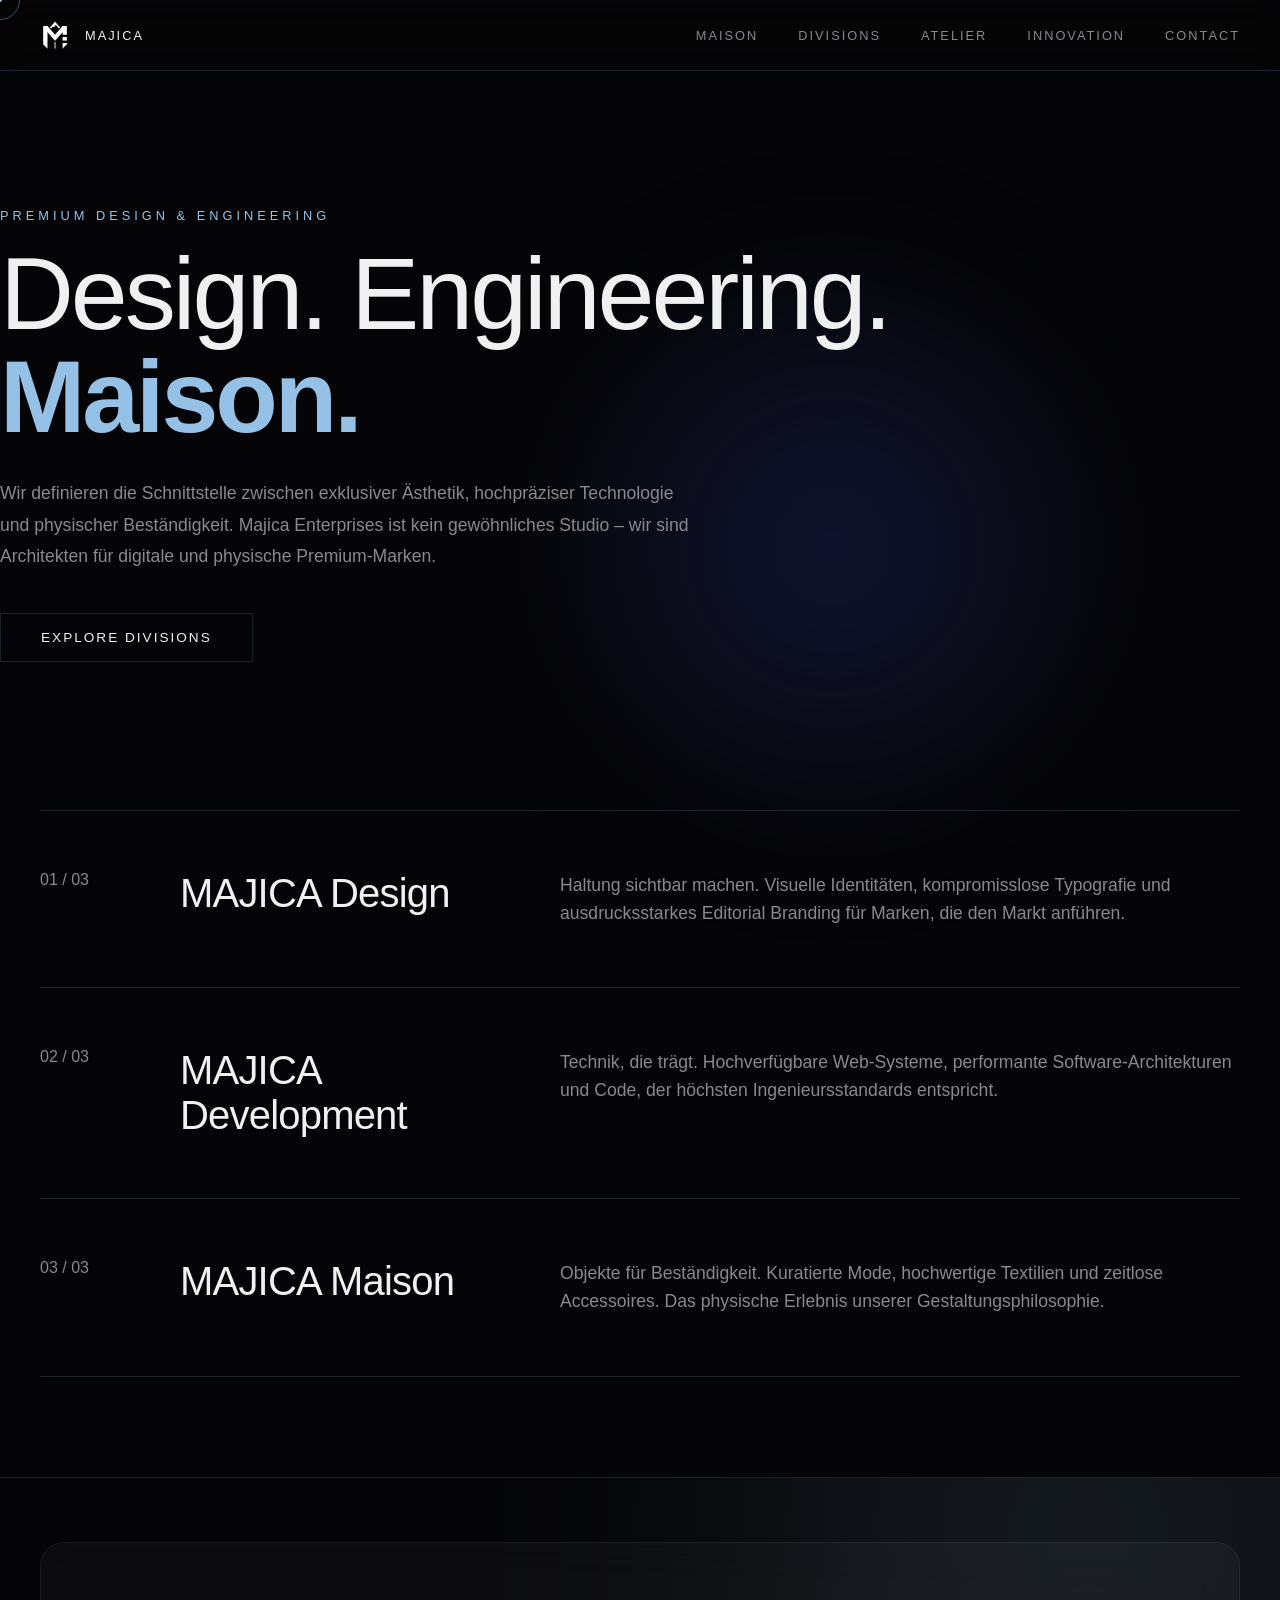
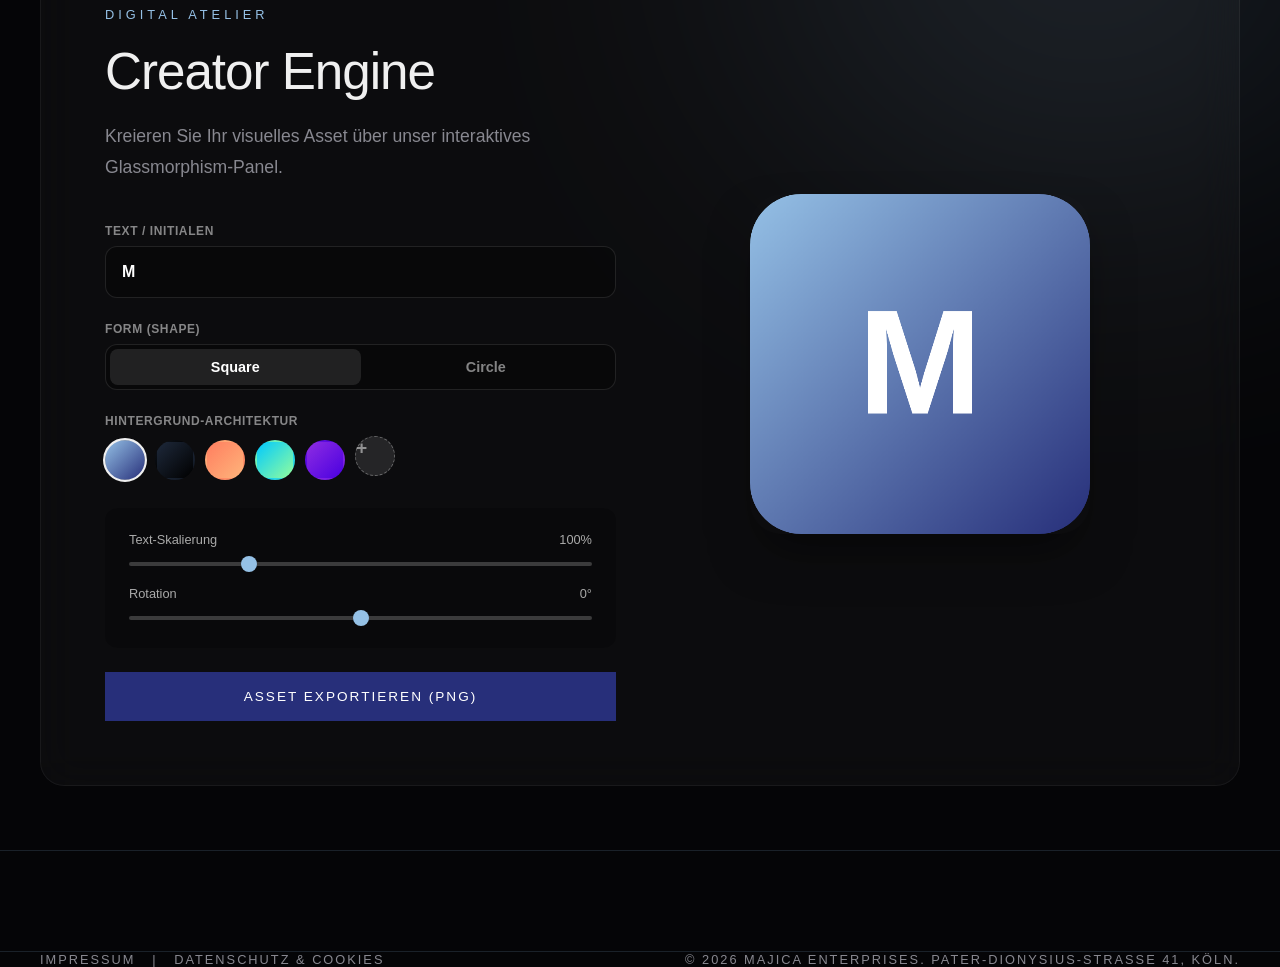
==== index.html @ 0f12203a "Rename Index.html to index.html" ====
<!DOCTYPE html>
<html lang="de">
<head>
  <meta charset="UTF-8">
  <meta name="viewport" content="width=device-width, initial-scale=1.0">
  <title>MAJICA — Premium Design, Engineering & Maison</title>
  
  <!-- Favicons aus dem Original-Verzeichnis -->
  <link rel="icon" type="image/png" sizes="32x32" href="assets/favicon-32.png">
  <link rel="icon" type="image/png" sizes="16x16" href="assets/favicon-16.png">
  <link rel="apple-touch-icon" href="assets/apple-touch-icon.png">

  <style>
    /* ==========================================================
       MAJICA ENTERPRISES — DARK EDITORIAL LUXURY
       ========================================================== */
    :root {
      --primary: #272F7A;
      --accent: #95C1E6;
      --bg: #050507; 
      --bg-elevated: #0a0a0e;
      --text-main: #f0f0f0;
      --text-muted: #888890;
      --line-color: rgba(149, 193, 230, 0.15);
      --ease-lux: cubic-bezier(0.25, 1, 0.5, 1);
      
      /* Mapping für den Logo Creator */
      --dark-bg: var(--bg);
      --white: var(--text-main);
      --radius-lg: 24px;
      --radius-md: 12px;
      --transition: all 0.3s ease;
    }

    * { margin: 0; padding: 0; box-sizing: border-box; }

    body {
      font-family: "Helvetica Neue", Helvetica, -apple-system, sans-serif;
      background-color: var(--bg);
      color: var(--text-main);
      overflow-x: hidden;
      -webkit-font-smoothing: antialiased;
      cursor: none; 
    }

    ::selection { background: var(--primary); color: var(--accent); }

    /* --- Custom Lux Cursor --- */
    .cursor-dot {
      position: fixed; top: 0; left: 0; width: 4px; height: 4px;
      background-color: var(--accent); border-radius: 50%;
      pointer-events: none; z-index: 10000; transform: translate(-50%, -50%);
    }
    .cursor-ring {
      position: fixed; top: 0; left: 0; width: 40px; height: 40px;
      border: 1px solid rgba(149, 193, 230, 0.4); border-radius: 50%;
      pointer-events: none; z-index: 9999; transform: translate(-50%, -50%);
      transition: width 0.4s var(--ease-lux), height 0.4s var(--ease-lux), background-color 0.4s;
    }
    @media (max-width: 768px) {
      body { cursor: auto; }
      .cursor-dot, .cursor-ring { display: none; }
    }

    .container { max-width: 1400px; margin: 0 auto; padding: 0 40px; }

    /* --- Editorial Navigation --- */
    .navbar {
      position: fixed; top: 0; width: 100%; background: rgba(5, 5, 7, 0.8);
      backdrop-filter: blur(15px); -webkit-backdrop-filter: blur(15px);
      border-bottom: 1px solid var(--line-color); z-index: 1000; padding: 20px 0;
      text-transform: uppercase; letter-spacing: 2px; font-size: 0.8rem;
    }
    .nav-inner { display: flex; justify-content: space-between; align-items: center; }
    .logo {
      color: var(--text-main); text-decoration: none;
      display: flex; align-items: center; gap: 15px; font-weight: 300;
    }
    .logo-image { height: 30px; width: auto; object-fit: contain; }
    .nav-links { display: flex; gap: 40px; list-style: none; }
    .nav-links a {
      text-decoration: none; color: var(--text-muted);
      transition: color 0.4s ease; position: relative;
    }
    .nav-links a:hover, .nav-links a.active { color: var(--accent); }
    
    .hamburger { display: none; flex-direction: column; gap: 6px; background: none; border: none; cursor: pointer; z-index: 1100; }
    .hamburger span { width: 26px; height: 1px; background: var(--text-main); transition: 0.4s; }
    
    @media (max-width: 868px) {
      .container { padding: 0 20px; }
      .nav-links {
        position: fixed; top: 0; right: -100%; width: 100%; height: 100vh;
        background: var(--bg); flex-direction: column; align-items: center; justify-content: center;
        transition: right 0.6s var(--ease-lux); font-size: 1.2rem; gap: 40px;
      }
      .nav-links.open { right: 0; }
      .hamburger { display: flex; }
      .hamburger.active span:nth-child(1) { transform: translateY(7px) rotate(45deg); }
      .hamburger.active span:nth-child(2) { opacity: 0; }
      .hamburger.active span:nth-child(3) { transform: translateY(-7px) rotate(-45deg); }
    }

    /* --- Router & Page Views --- */
    main { padding-top: 100px; min-height: 85vh; }
    .page-view { display: none; opacity: 0; animation: fadeUp 1s var(--ease-lux) forwards; }
    .page-view.active { display: block; }
    @keyframes fadeUp { from { opacity: 0; transform: translateY(20px); } to { opacity: 1; transform: translateY(0); } }

    /* --- High-End Typography --- */
    h1 { font-size: clamp(3rem, 8vw, 7rem); font-weight: 200; letter-spacing: -0.03em; line-height: 1; margin-bottom: 30px; color: var(--text-main); }
    h1 strong { font-weight: 600; color: var(--accent); }
    h2 { font-size: clamp(2rem, 4vw, 3.5rem); font-weight: 300; letter-spacing: -0.02em; margin-bottom: 20px; color: var(--text-main); }
    p { font-size: 1.1rem; line-height: 1.8; font-weight: 300; margin-bottom: 40px; color: var(--text-muted); max-width: 700px; }
    .subtitle { text-transform: uppercase; letter-spacing: 4px; font-size: 0.8rem; color: var(--accent); margin-bottom: 20px; display: block; }

    /* --- Editorial Buttons --- */
    .btn {
      display: inline-flex; align-items: center; justify-content: center;
      padding: 16px 40px; border: 1px solid var(--line-color); background: transparent;
      color: var(--text-main); font-weight: 400; text-transform: uppercase; letter-spacing: 2px;
      font-size: 0.85rem; text-decoration: none; cursor: pointer;
      transition: all 0.5s var(--ease-lux); overflow: hidden; position: relative;
    }
    .btn::before {
      content: ''; position: absolute; top: 0; left: 0; width: 100%; height: 100%;
      background: var(--accent); transform: scaleX(0); transform-origin: right;
      transition: transform 0.5s var(--ease-lux); z-index: -1;
    }
    .btn:hover { color: var(--bg); border-color: var(--accent); }
    .btn:hover::before { transform: scaleX(1); transform-origin: left; }
    .btn-solid { background: var(--primary); border-color: var(--primary); color: white; }
    .btn-solid:hover { background: transparent; color: var(--primary); }

    /* --- Hero Section --- */
    .hero { min-height: 70vh; display: flex; flex-direction: column; justify-content: center; padding: 100px 0 60px; position: relative; }
    .hero-glow {
      position: absolute; top: 20%; right: 10%; width: 50vw; height: 50vw;
      background: radial-gradient(circle, rgba(39, 47, 122, 0.4) 0%, rgba(5,5,7,0) 70%);
      z-index: -1; pointer-events: none; filter: blur(60px);
    }

    /* --- Editorial Exhibition List --- */
    .exhibition-list { border-top: 1px solid var(--line-color); margin: 80px 0; }
    .exhibition-item {
      display: grid; grid-template-columns: 100px 1fr 2fr; gap: 40px;
      padding: 60px 0; border-bottom: 1px solid var(--line-color);
      text-decoration: none; color: inherit; transition: all 0.5s var(--ease-lux);
      position: relative; overflow: hidden;
    }
    .exhibition-item::before {
      content: ''; position: absolute; top: 0; left: 0; width: 100%; height: 100%;
      background: linear-gradient(to right, transparent, rgba(149, 193, 230, 0.03), transparent);
      transform: translateX(-100%); transition: transform 0.8s var(--ease-lux); z-index: -1;
    }
    .exhibition-item:hover::before { transform: translateX(100%); }
    .exhibition-item:hover .item-title { color: var(--accent); transform: translateX(10px); }
    .item-num { font-size: 1rem; color: var(--text-muted); font-weight: 300; }
    .item-title { font-size: 2.5rem; font-weight: 300; letter-spacing: -0.02em; transition: all 0.5s var(--ease-lux); }
    .item-desc { font-size: 1.1rem; color: var(--text-muted); line-height: 1.6; font-weight: 300; margin: 0; }

    @media (max-width: 900px) { .exhibition-item { grid-template-columns: 1fr; gap: 15px; padding: 40px 0; } }

    /* ==========================================================================
       LOGO CREATOR (Glassmorphism & Dark Mode)
       ========================================================================== */
    .creator-section {
        background-color: var(--dark-bg);
        color: var(--white);
        position: relative;
        overflow: hidden;
        margin: 100px 0;
        border-top: 1px solid var(--line-color);
        border-bottom: 1px solid var(--line-color);
    }
    .creator-section::before {
        content: ''; position: absolute; top: -20%; right: -10%; width: 50%; height: 50%;
        background: var(--accent); filter: blur(150px); opacity: 0.15; border-radius: 50%; pointer-events: none;
    }
    .glass-panel {
        background: rgba(255, 255, 255, 0.03);
        border: 1px solid rgba(255, 255, 255, 0.05);
        backdrop-filter: blur(20px);
        -webkit-backdrop-filter: blur(20px);
        border-radius: var(--radius-lg);
        padding: 2rem;
        margin: 4rem 0;
        display: grid;
        grid-template-columns: 1fr;
        gap: 3rem;
    }
    @media(min-width: 992px) {
        .glass-panel { padding: 4rem; grid-template-columns: 1fr 1fr; align-items: center; }
    }
    .input-group { margin-bottom: 1.5rem; }
    .input-group label {
        display: block; font-size: 0.75rem; text-transform: uppercase;
        letter-spacing: 0.05em; color: rgba(255,255,255,0.5); margin-bottom: 0.5rem; font-weight: 700;
    }
    input[type="text"].creator-input {
        width: 100%; background: rgba(0,0,0,0.3); border: 1px solid rgba(255,255,255,0.1);
        color: white; padding: 1rem; border-radius: var(--radius-md);
        font-size: 1rem; font-family: inherit; font-weight: 700;
        outline: none; transition: var(--transition);
    }
    input[type="text"].creator-input:focus { border-color: var(--accent); }

    .toggle-group {
        display: flex; background: rgba(0,0,0,0.3); border: 1px solid rgba(255,255,255,0.1);
        border-radius: var(--radius-md); padding: 4px;
    }
    .toggle-btn {
        flex: 1; background: transparent; border: none; color: rgba(255,255,255,0.5);
        padding: 10px; border-radius: 8px; cursor: pointer; font-weight: 600; font-size: 0.9rem; transition: var(--transition);
    }
    .toggle-btn.active { background: rgba(255,255,255,0.1); color: white; }

    .bg-selectors { display: flex; flex-wrap: wrap; gap: 10px; align-items: center; }
    .color-btn {
        width: 40px; height: 40px; border-radius: 50%; border: 2px solid transparent;
        cursor: pointer; transition: var(--transition);
    }
    .color-btn.active { border-color: var(--white); transform: scale(1.1); }
    .grad-0 { background: linear-gradient(135deg, #95C1E6, #272F7A); }
    .grad-1 { background: linear-gradient(135deg, #1e293b, #000000); }
    .grad-2 { background: linear-gradient(135deg, #ff7e5f, #feb47b); }
    .grad-3 { background: linear-gradient(135deg, #00C9FF, #92FE9D); }
    .grad-4 { background: linear-gradient(135deg, #8E2DE2, #4A00E0); }
    
    .upload-btn {
        width: 40px; height: 40px; border-radius: 50%; background: rgba(255,255,255,0.1);
        display: flex; justify-content: center; align-items: center; cursor: pointer; border: 1px dashed rgba(255,255,255,0.3);
    }
    .upload-btn:hover { background: rgba(255,255,255,0.2); }
    .upload-btn input { display: none; }

    .sliders-container {
        display: block; background: rgba(0,0,0,0.2); padding: 1.5rem; border-radius: var(--radius-md); margin-top: 1rem;
    }
    .slider-wrapper { margin-bottom: 1rem; }
    .slider-wrapper:last-child { margin-bottom: 0; }
    .slider-header { display: flex; justify-content: space-between; margin-bottom: 5px; font-size: 0.8rem; color: #aaa; }
    
    input[type="range"] { -webkit-appearance: none; width: 100%; background: transparent; }
    input[type="range"]::-webkit-slider-thumb {
        -webkit-appearance: none; height: 16px; width: 16px; border-radius: 50%;
        background: var(--accent); cursor: pointer; margin-top: -6px;
    }
    input[type="range"]::-webkit-slider-runnable-track {
        width: 100%; height: 4px; cursor: pointer; background: rgba(255,255,255,0.2); border-radius: 2px;
    }

    .canvas-container { display: flex; justify-content: center; align-items: center; }
    .canvas-wrapper {
        position: relative; width: 100%; max-width: 340px; aspect-ratio: 1 / 1;
        border-radius: 2rem; box-shadow: 0 25px 50px -12px rgba(0,0,0,0.5); overflow: hidden;
        /* Transparenz-Muster */
        background: url('[data-uri]');
    }
    canvas { position: absolute; top: 0; left: 0; width: 100%; height: 100%; }

    /* --- Formulardesign für den Kontakt-Tab --- */
    .form-box { margin: 60px 0; max-width: 800px; }
    .form-input {
      width: 100%; background: transparent; border: none; border-bottom: 1px solid var(--line-color);
      color: var(--text-main); font-size: 1.2rem; font-family: inherit; padding: 20px 0; margin-bottom: 30px; outline: none;
      transition: border-color 0.4s; font-weight: 300;
    }
    .form-input::placeholder { color: rgba(255,255,255,0.3); }
    .form-input:focus { border-color: var(--accent); }

    /* --- Footer --- */
    footer {
      border-top: 1px solid var(--line-color); padding: 60px 0; font-size: 0.8rem;
      text-transform: uppercase; letter-spacing: 2px; color: var(--text-muted);
      display: flex; justify-content: space-between; flex-wrap: wrap; gap: 20px;
    }
    footer a { color: var(--text-muted); text-decoration: none; transition: color 0.3s; }
    footer a:hover { color: var(--accent); }
  </style>
</head>
<body>

  <!-- Premium Cursor -->
  <div class="cursor-dot" id="cursor-dot"></div>
  <div class="cursor-ring" id="cursor-ring"></div>

  <!-- Navigation -->
  <header class="navbar">
    <div class="container nav-inner">
      <a href="/" class="logo" data-route="/">
        <img src="assets/logo-mark.png" alt="Majica Logo" class="logo-image">
        <span>MAJICA</span>
      </a>
      <ul class="nav-links" id="nav-links">
        <li><a href="/ueber-uns/" data-route="/ueber-uns/">Maison</a></li>
        <li><a href="/geschaeftsbereiche/" data-route="/geschaeftsbereiche/">Divisions</a></li>
        <li><a href="/team/" data-route="/team/">Atelier</a></li>
        <li><a href="/innovation/" data-route="/innovation/">Innovation</a></li>
        <li><a href="/kontakt/" data-route="/kontakt/">Contact</a></li>
      </ul>
      <button class="hamburger" id="hamburger">
        <span></span><span></span><span></span>
      </button>
    </div>
  </header>

  <main>
    <!-- ==============================================
         1. STARTSEITE (HOME)
         ============================================== -->
    <div id="view-home" class="page-view active">
      <div class="container hero">
        <div class="hero-glow"></div>
        <span class="subtitle">Premium Design & Engineering</span>
        <h1>Design. Engineering.<br><strong>Maison.</strong></h1>
        <p>Wir definieren die Schnittstelle zwischen exklusiver Ästhetik, hochpräziser Technologie und physischer Beständigkeit. Majica Enterprises ist kein gewöhnliches Studio – wir sind Architekten für digitale und physische Premium-Marken.</p>
        <div>
          <a href="/geschaeftsbereiche/" class="btn" data-route="/geschaeftsbereiche/">Explore Divisions</a>
        </div>
      </div>

      <!-- High-End Exhibition List -->
      <div class="container">
        <div class="exhibition-list">
          <a href="/geschaeftsbereiche/" class="exhibition-item" data-route="/geschaeftsbereiche/">
            <div class="item-num">01 / 03</div>
            <h3 class="item-title">MAJICA Design</h3>
            <p class="item-desc">Haltung sichtbar machen. Visuelle Identitäten, kompromisslose Typografie und ausdrucksstarkes Editorial Branding für Marken, die den Markt anführen.</p>
          </a>
          <a href="/geschaeftsbereiche/" class="exhibition-item" data-route="/geschaeftsbereiche/">
            <div class="item-num">02 / 03</div>
            <h3 class="item-title">MAJICA Development</h3>
            <p class="item-desc">Technik, die trägt. Hochverfügbare Web-Systeme, performante Software-Architekturen und Code, der höchsten Ingenieursstandards entspricht.</p>
          </a>
          <a href="/geschaeftsbereiche/" class="exhibition-item" data-route="/geschaeftsbereiche/">
            <div class="item-num">03 / 03</div>
            <h3 class="item-title">MAJICA Maison</h3>
            <p class="item-desc">Objekte für Beständigkeit. Kuratierte Mode, hochwertige Textilien und zeitlose Accessoires. Das physische Erlebnis unserer Gestaltungsphilosophie.</p>
          </a>
        </div>
      </div>

      <!-- MAJICA LOGO CREATOR (Glassmorphism Integration) -->
      <section class="creator-section">
        <div class="container">
          <div class="glass-panel">
            
            <!-- Controls -->
            <div>
              <span class="subtitle">Digital Atelier</span>
              <h2>Creator Engine</h2>
              <p>Kreieren Sie Ihr visuelles Asset über unser interaktives Glassmorphism-Panel.</p>
              
              <div class="input-group">
                <label>Text / Initialen</label>
                <input type="text" class="creator-input" id="creator-text" maxlength="3" value="M">
              </div>

              <div class="input-group">
                <label>Form (Shape)</label>
                <div class="toggle-group">
                  <button class="toggle-btn active" data-shape="square">Square</button>
                  <button class="toggle-btn" data-shape="circle">Circle</button>
                </div>
              </div>

              <div class="input-group">
                <label>Hintergrund-Architektur</label>
                <div class="bg-selectors">
                  <div class="color-btn grad-0 active" data-grad="grad-0"></div>
                  <div class="color-btn grad-1" data-grad="grad-1"></div>
                  <div class="color-btn grad-2" data-grad="grad-2"></div>
                  <div class="color-btn grad-3" data-grad="grad-3"></div>
                  <div class="color-btn grad-4" data-grad="grad-4"></div>
                  <label class="upload-btn">
                    <span style="font-size:1.2rem;">+</span>
                    <input type="file" id="creator-upload" accept="image/*">
                  </label>
                </div>
              </div>

              <div class="sliders-container active">
                <div class="slider-wrapper">
                  <div class="slider-header"><span>Text-Skalierung</span> <span id="val-scale">100%</span></div>
                  <input type="range" id="creator-scale" min="50" max="250" value="100">
                </div>
                <div class="slider-wrapper">
                  <div class="slider-header"><span>Rotation</span> <span id="val-rotate">0°</span></div>
                  <input type="range" id="creator-rotate" min="-180" max="180" value="0">
                </div>
              </div>

              <button class="btn btn-solid" id="creator-download" style="margin-top: 1.5rem; width: 100%;">Asset Exportieren (PNG)</button>
            </div>

            <!-- Live Canvas -->
            <div class="canvas-container">
              <div class="canvas-wrapper">
                <canvas id="creator-canvas" width="800" height="800"></canvas>
              </div>
            </div>

          </div>
        </div>
      </section>
    </div>

    <!-- ==============================================
         2. ÜBER UNS (MAISON)
         ============================================== -->
    <div id="view-ueber-uns" class="page-view">
      <div class="container hero">
        <span class="subtitle">Philosophie</span>
        <h1>The <strong>Maison.</strong></h1>
        <p>Hinter Majica Enterprises steht der Glaube, dass Exzellenz nicht skalierbar ist, sondern das Ergebnis von Hingabe, Präzision und handwerklichem Können. Wir arbeiten nicht an Projekten, wir erschaffen Artefakte – sei es in Code, Design oder Stoff.</p>
      </div>
    </div>

    <!-- ==============================================
         3. GESCHÄFTSBEREICHE (DIVISIONS)
         ============================================== -->
    <div id="view-geschaeftsbereiche" class="page-view">
      <div class="container hero" style="min-height: auto; padding-bottom: 0;">
        <span class="subtitle">Expertise</span>
        <h1>Our <strong>Divisions.</strong></h1>
      </div>
      <div class="container">
        <div class="exhibition-list">
          <div class="exhibition-item">
            <div class="item-num">01 / 03</div>
            <h3 class="item-title">Design</h3>
            <p class="item-desc">Visuelle Identitäten, die nicht nur gesehen, sondern gespürt werden. Wir nutzen den Kontrast zwischen tiefem Navy (#272F7A) und Ice Blue (#95C1E6), um Marken eine souveräne Aura zu verleihen.</p>
          </div>
          <div class="exhibition-item">
            <div class="item-num">02 / 03</div>
            <h3 class="item-title">Engineering</h3>
            <p class="item-desc">Jede Animation, jeder Scroll, jede Datenbankabfrage ist auf Perfektion getrimmt. Wir schreiben Software wie andere Gedichte verfassen – sauber, strukturiert und zeitlos.</p>
          </div>
          <div class="exhibition-item">
            <div class="item-num">03 / 03</div>
            <h3 class="item-title">Maison</h3>
            <p class="item-desc">Die Übertragung unserer digitalen Ästhetik in die reale Welt. Eine kuratierte Linie aus Fashion und Objekten, die höchste Materialqualität mit minimalistischem Design verbindet.</p>
          </div>
        </div>
      </div>
    </div>

    <!-- ==============================================
         4. TEAM (ATELIER)
         ============================================== -->
    <div id="view-team" class="page-view">
      <div class="container hero">
        <span class="subtitle">Kollektiv</span>
        <h1>The <strong>Atelier.</strong></h1>
        <p>Ein geschlossener Kreis aus Designern, Entwicklern und Strategen. Wir glauben an radikale Reduktion und daran, dass ein kleines, hochspezialisiertes Team Großkonzernen stets überlegen ist.</p>
      </div>
    </div>

    <!-- ==============================================
         5. INNOVATION
         ============================================== -->
    <div id="view-innovation" class="page-view">
      <div class="container hero">
        <span class="subtitle">Research</span>
        <h1><strong>Innovation</strong> Lab.</h1>
        <p>Unsere Experimentierfläche. Hier testen wir die Grenzen von generativer KI, WebGL und neuen Textiltechnologien, lange bevor sie zum Mainstream werden.</p>
      </div>
    </div>

    <!-- ==============================================
         6. KONTAKT (INKL. PROGRAMMIERUNG AUS URSPRUNG)
         ============================================== -->
    <div id="view-kontakt" class="page-view">
      <div class="container hero" style="min-height: auto;">
        <span class="subtitle">Initiation</span>
        <h1><strong>Contact.</strong></h1>
        <p>Treten Sie in den Dialog. Das Formular ist an das Backend-System gekoppelt, um Ihre Anfrage sicher an unser Atelier zu leiten.</p>
      </div>
      <div class="container">
        <div class="form-box">
          <!-- Backend Action: Hier wird auf den Standard-Mail/PHP-Service des Original-Indexes referenziert -->
          <form action="send_mail.php" method="POST" class="contact-form" id="main-contact-form">
            <input type="text" name="name" class="form-input" placeholder="Name / Organisation" required>
            <input type="email" name="email" class="form-input" placeholder="Ihre E-Mail-Adresse" required>
            <input type="text" name="subject" class="form-input" placeholder="Betreff" required>
            <textarea name="message" class="form-input" rows="4" placeholder="Ihr Anliegen..." required></textarea>
            
            <!-- Honeypot zur Spam-Vermeidung (Standard-Programmierung) -->
            <input type="text" name="_honeypot" style="display:none" tabindex="-1" autocomplete="off">
            
            <button type="submit" class="btn btn-solid" style="margin-top: 20px;">Anfrage sicher übertragen</button>
          </form>
        </div>
      </div>
    </div>

    <!-- ==============================================
         7. IMPRESSUM (AUS ORIGINALDATEIEN)
         ============================================== -->
    <div id="view-impressum" class="page-view">
      <div class="container hero" style="min-height: auto;">
        <span class="subtitle">Legal</span>
        <h1>Impressum.</h1>
      </div>
      <div class="container" style="margin-bottom: 100px;">
        <p><strong>Majica Enterprises GmbH i.G.</strong><br>
        Pater-Dionysius-Straße 41<br>
        50737 Köln<br>
        Deutschland</p>
        <p><strong>Kontakt:</strong><br>
        E-Mail: kontakt@majica-enterprises.de<br>
        Internet: www.majica-enterprises.de</p>
        <p><strong>Vertreten durch:</strong><br>
        Die Geschäftsführung der Majica Enterprises</p>
        <p><strong>Verantwortlich für den Inhalt nach § 18 Abs. 2 MStV:</strong><br>
        Majica Enterprises, Pater-Dionysius-Straße 41, 50737 Köln</p>
      </div>
    </div>

    <!-- ==============================================
         8. DATENSCHUTZ & COOKIES (AUS ORIGINALDATEIEN)
         ============================================== -->
    <div id="view-datenschutz" class="page-view">
      <div class="container hero" style="min-height: auto;">
        <span class="subtitle">Privacy</span>
        <h1>Datenschutz & Cookies.</h1>
      </div>
      <div class="container" style="margin-bottom: 100px;">
        <h2>1. Datenschutz auf einen Blick</h2>
        <p>Die Integrität Ihrer Daten ist elementar. Die Verarbeitung erfolgt streng vertraulich und nach den höchsten Sicherheitsstandards der DSGVO durch die Majica Enterprises GmbH i.G., Pater-Dionysius-Straße 41, 50737 Köln.</p>
        
        <h2>2. Datenerfassung auf unserer Website</h2>
        <p>Die Datennutzung erfolgt ausschließlich im Rahmen der gesetzlichen Bestimmungen. Wir erheben Daten (wie z. B. Ihre IP-Adresse), um eine fehlerfreie Bereitstellung der Website zu gewährleisten und um das Nutzerverhalten zu analysieren.</p>

        <h2>3. Cookie-Richtlinie</h2>
        <p>Diese Website verwendet technisch notwendige Cookies, um grundlegende Funktionen (wie den Session-Status oder Formular-Übertragungen) zu gewährleisten. Es werden keine Tracking-Cookies von Drittanbietern ohne Ihre ausdrückliche, vorherige Zustimmung gesetzt. Sie können Ihren Browser so einstellen, dass Sie über das Setzen von Cookies informiert werden und Cookies nur im Einzelfall erlauben.</p>
      </div>
    </div>
  </main>

  <!-- Footer -->
  <footer class="container">
    <div>
      <a href="/impressum/" data-route="/impressum/">Impressum</a> &nbsp;&nbsp;|&nbsp;&nbsp; 
      <a href="/datenschutz/" data-route="/datenschutz/">Datenschutz & Cookies</a>
    </div>
    <div>© 2026 MAJICA ENTERPRISES. PATER-DIONYSIUS-STRASSE 41, KÖLN.</div>
  </footer>

  <script>
    document.addEventListener('DOMContentLoaded', () => {
      
      /* --- 1. SPA ROUTER LOGIC --- */
      const views = {
        '/': document.getElementById('view-home'),
        '/ueber-uns/': document.getElementById('view-ueber-uns'),
        '/geschaeftsbereiche/': document.getElementById('view-geschaeftsbereiche'),
        '/team/': document.getElementById('view-team'),
        '/innovation/': document.getElementById('view-innovation'),
        '/kontakt/': document.getElementById('view-kontakt'),
        '/impressum/': document.getElementById('view-impressum'),
        '/datenschutz/': document.getElementById('view-datenschutz')
      };

      function navigateTo(path, push = true) {
        let cleanPath = path;
        if (!cleanPath.endsWith('/') && !cleanPath.includes('.')) cleanPath += '/';
        const targetView = views[cleanPath] || views['/'];

        document.querySelectorAll('.page-view').forEach(v => {
          v.classList.remove('active');
          v.style.animation = 'none';
          v.offsetHeight; 
          v.style.animation = null; 
        });
        targetView.classList.add('active');
        window.scrollTo({ top: 0, behavior: 'smooth' });

        document.querySelectorAll('[data-route]').forEach(link => {
          if(link.classList.contains('nav-links')) return; 
          if (link.getAttribute('data-route') === cleanPath && link.closest('ul')) {
            link.classList.add('active');
          } else {
            link.classList.remove('active');
          }
        });

        document.getElementById('nav-links').classList.remove('open');
        document.getElementById('hamburger').classList.remove('active');

        if (push && window.location.pathname !== cleanPath) {
          try { history.pushState({ route: cleanPath }, '', cleanPath); } catch(e) {}
        }
      }

      document.querySelectorAll('[data-route]').forEach(link => {
        link.addEventListener('click', (e) => {
          e.preventDefault();
          navigateTo(link.getAttribute('data-route'));
        });
      });

      window.addEventListener('popstate', (e) => {
        navigateTo(e.state ? e.state.route : window.location.pathname, false);
      });
      navigateTo(window.location.pathname, false);

      /* --- 2. MOBILE MENU --- */
      document.getElementById('hamburger').addEventListener('click', function() {
        this.classList.toggle('active');
        document.getElementById('nav-links').classList.toggle('open');
      });

      /* --- 3. LUXURY CUSTOM CURSOR --- */
      const dot = document.getElementById('cursor-dot');
      const ring = document.getElementById('cursor-ring');
      
      window.addEventListener('mousemove', (e) => {
        dot.style.left = `${e.clientX}px`; 
        dot.style.top = `${e.clientY}px`;
        ring.animate({ left: `${e.clientX}px`, top: `${e.clientY}px` }, { duration: 250, fill: "forwards" });
      });

      document.querySelectorAll('a, button, input, textarea, .toggle-btn, .color-btn').forEach(el => {
        el.addEventListener('mouseenter', () => {
          ring.style.width = '60px'; ring.style.height = '60px';
          ring.style.backgroundColor = 'rgba(149, 193, 230, 0.05)';
          ring.style.borderColor = 'rgba(149, 193, 230, 0.8)';
        });
        el.addEventListener('mouseleave', () => {
          ring.style.width = '40px'; ring.style.height = '40px';
          ring.style.backgroundColor = 'transparent';
          ring.style.borderColor = 'rgba(149, 193, 230, 0.4)';
        });
      });

      /* --- 4. ADVANCED LOGO CREATOR LOGIC --- */
      const canvas = document.getElementById('creator-canvas');
      const ctx = canvas.getContext('2d');
      const textInput = document.getElementById('creator-text');
      const shapeBtns = document.querySelectorAll('.toggle-btn');
      const colorBtns = document.querySelectorAll('.color-btn');
      const scaleInput = document.getElementById('creator-scale');
      const rotateInput = document.getElementById('creator-rotate');
      const valScale = document.getElementById('val-scale');
      const valRotate = document.getElementById('val-rotate');
      const uploadInput = document.getElementById('creator-upload');
      const downloadBtn = document.getElementById('creator-download');

      let currentShape = 'square';
      let currentBgType = 'gradient';
      let currentGradient = ['#95C1E6', '#272F7A']; // grad-0
      let uploadedImage = null;

      const gradients = {
        'grad-0': ['#95C1E6', '#272F7A'],
        'grad-1': ['#1e293b', '#000000'],
        'grad-2': ['#ff7e5f', '#feb47b'],
        'grad-3': ['#00C9FF', '#92FE9D'],
        'grad-4': ['#8E2DE2', '#4A00E0']
      };

      // Live Draw Function
      function drawCanvas() {
        ctx.clearRect(0, 0, canvas.width, canvas.height);

        // 1. Clipping Path (Shape)
        ctx.save();
        ctx.beginPath();
        if (currentShape === 'circle') {
          ctx.arc(400, 400, 400, 0, Math.PI * 2);
        } else {
          ctx.roundRect(0, 0, 800, 800, 120); // Rounded Square
        }
        ctx.clip();

        // 2. Background
        if (currentBgType === 'image' && uploadedImage) {
          // Fill image (cover style)
          const scale = Math.max(800 / uploadedImage.width, 800 / uploadedImage.height);
          const x = (800 / 2) - (uploadedImage.width / 2) * scale;
          const y = (800 / 2) - (uploadedImage.height / 2) * scale;
          ctx.drawImage(uploadedImage, x, y, uploadedImage.width * scale, uploadedImage.height * scale);
        } else {
          const grad = ctx.createLinearGradient(0, 0, 800, 800);
          grad.addColorStop(0, currentGradient[0]);
          grad.addColorStop(1, currentGradient[1]);
          ctx.fillStyle = grad;
          ctx.fillRect(0, 0, 800, 800);
        }
        ctx.restore();

        // 3. Text (Rotated & Scaled)
        const text = textInput.value || 'M';
        const scale = scaleInput.value / 100;
        const rotate = rotateInput.value * Math.PI / 180;

        ctx.save();
        ctx.translate(400, 400); // Move to center
        ctx.rotate(rotate);
        ctx.scale(scale, scale);

        ctx.fillStyle = '#FFFFFF';
        ctx.font = '800 350px "Helvetica Neue", Helvetica, sans-serif';
        ctx.textAlign = 'center';
        ctx.textBaseline = 'middle';
        
        // Hakenkreuz filter
        let safeText = text.toUpperCase();
        if (/卐|卍|HAKENKREUZ/gi.test(safeText)) safeText = '❤️';
        if (textInput.value !== safeText && textInput.value !== '') textInput.value = safeText;

        ctx.fillText(safeText, 0, 20); // slight Y offset for exact vertical alignment
        ctx.restore();
      }

      // Event Listeners for Creator
      textInput.addEventListener('input', drawCanvas);
      
      scaleInput.addEventListener('input', (e) => {
        valScale.textContent = `${e.target.value}%`;
        drawCanvas();
      });
      
      rotateInput.addEventListener('input', (e) => {
        valRotate.textContent = `${e.target.value}°`;
        drawCanvas();
      });

      shapeBtns.forEach(btn => {
        btn.addEventListener('click', (e) => {
          shapeBtns.forEach(b => b.classList.remove('active'));
          e.target.classList.add('active');
          currentShape = e.target.dataset.shape;
          drawCanvas();
        });
      });

      colorBtns.forEach(btn => {
        btn.addEventListener('click', (e) => {
          colorBtns.forEach(b => b.classList.remove('active'));
          e.target.classList.add('active');
          currentBgType = 'gradient';
          currentGradient = gradients[e.target.dataset.grad];
          drawCanvas();
        });
      });

      uploadInput.addEventListener('change', (e) => {
        const file = e.target.files[0];
        if (file) {
          const reader = new FileReader();
          reader.onload = (event) => {
            const img = new Image();
            img.onload = () => {
              uploadedImage = img;
              currentBgType = 'image';
              colorBtns.forEach(b => b.classList.remove('active'));
              drawCanvas();
            }
            img.src = event.target.result;
          }
          reader.readAsDataURL(file);
        }
      });

      downloadBtn.addEventListener('click', () => {
        const link = document.createElement('a');
        link.download = 'MAJICA_Creative_Asset.png';
        link.href = canvas.toDataURL('image/png');
        link.click();
      });

      // Initial Draw
      drawCanvas();

    });
  </script>
</body>
</html>
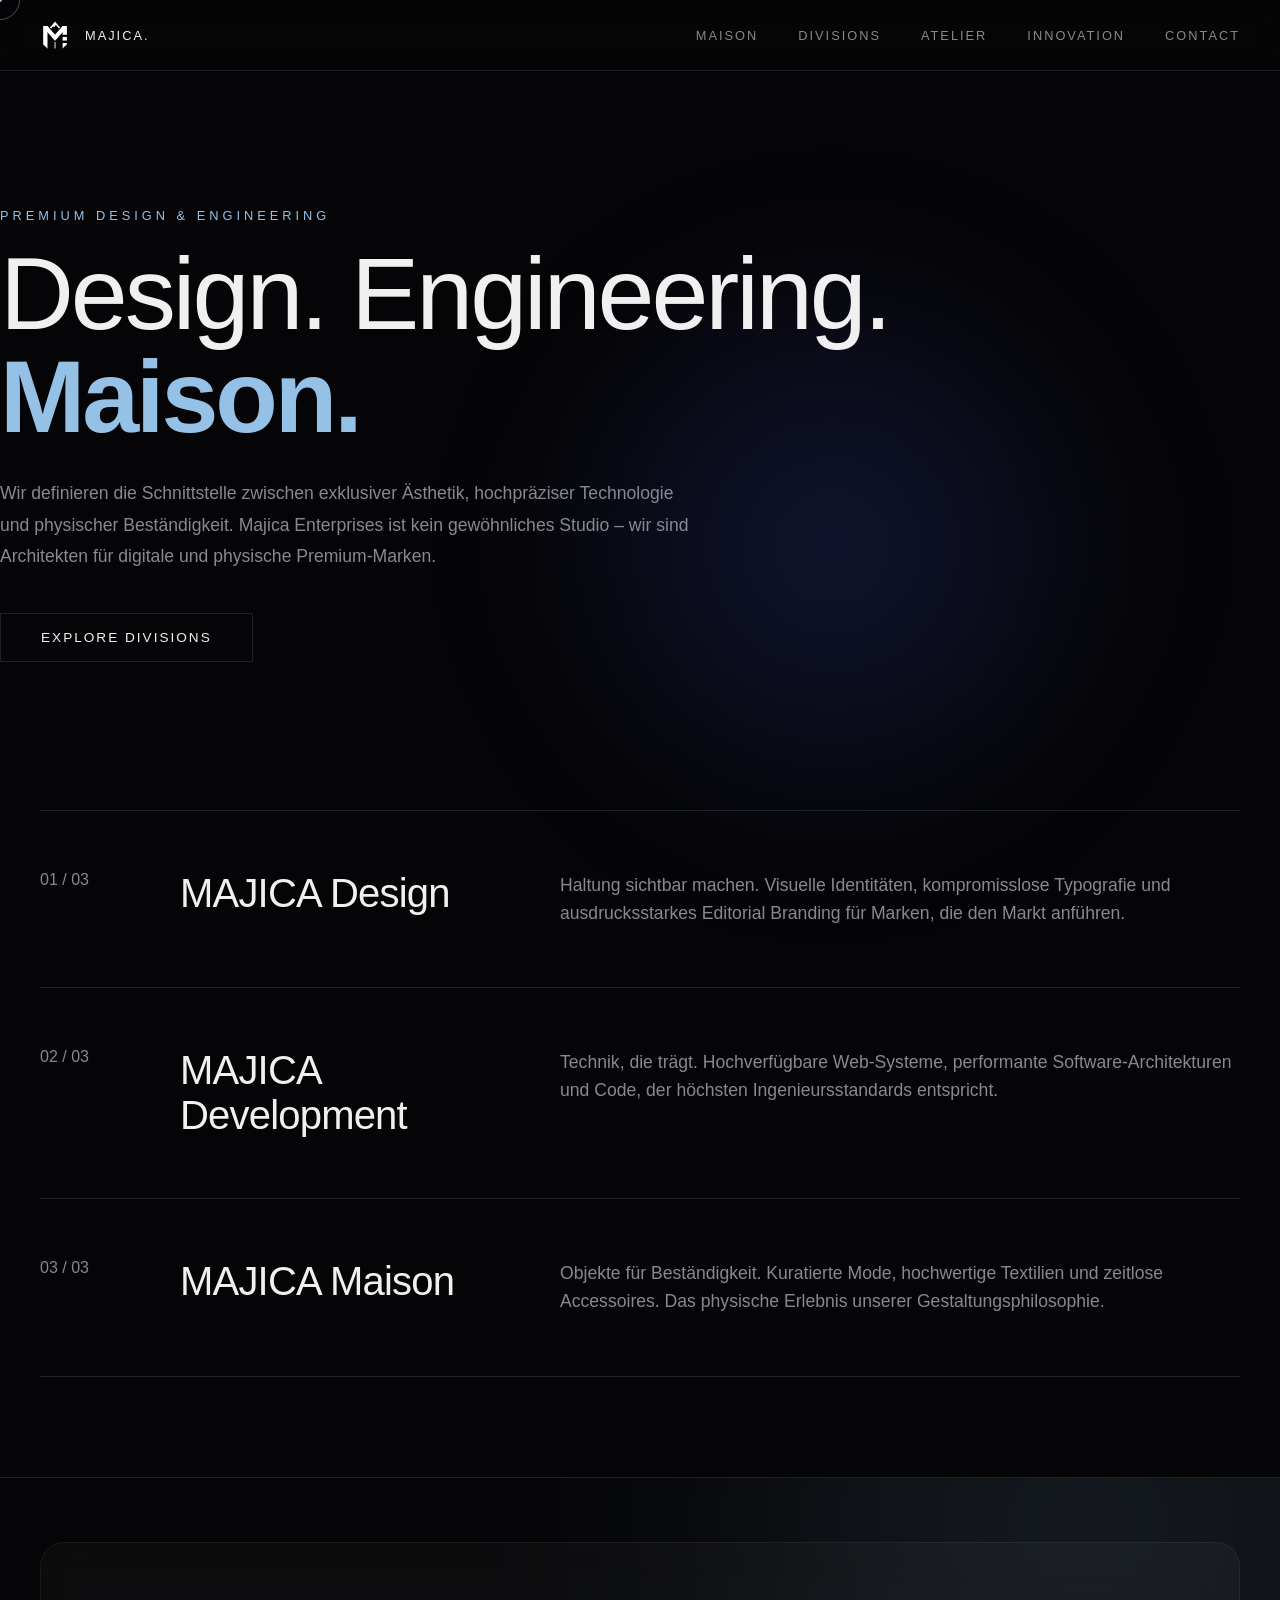
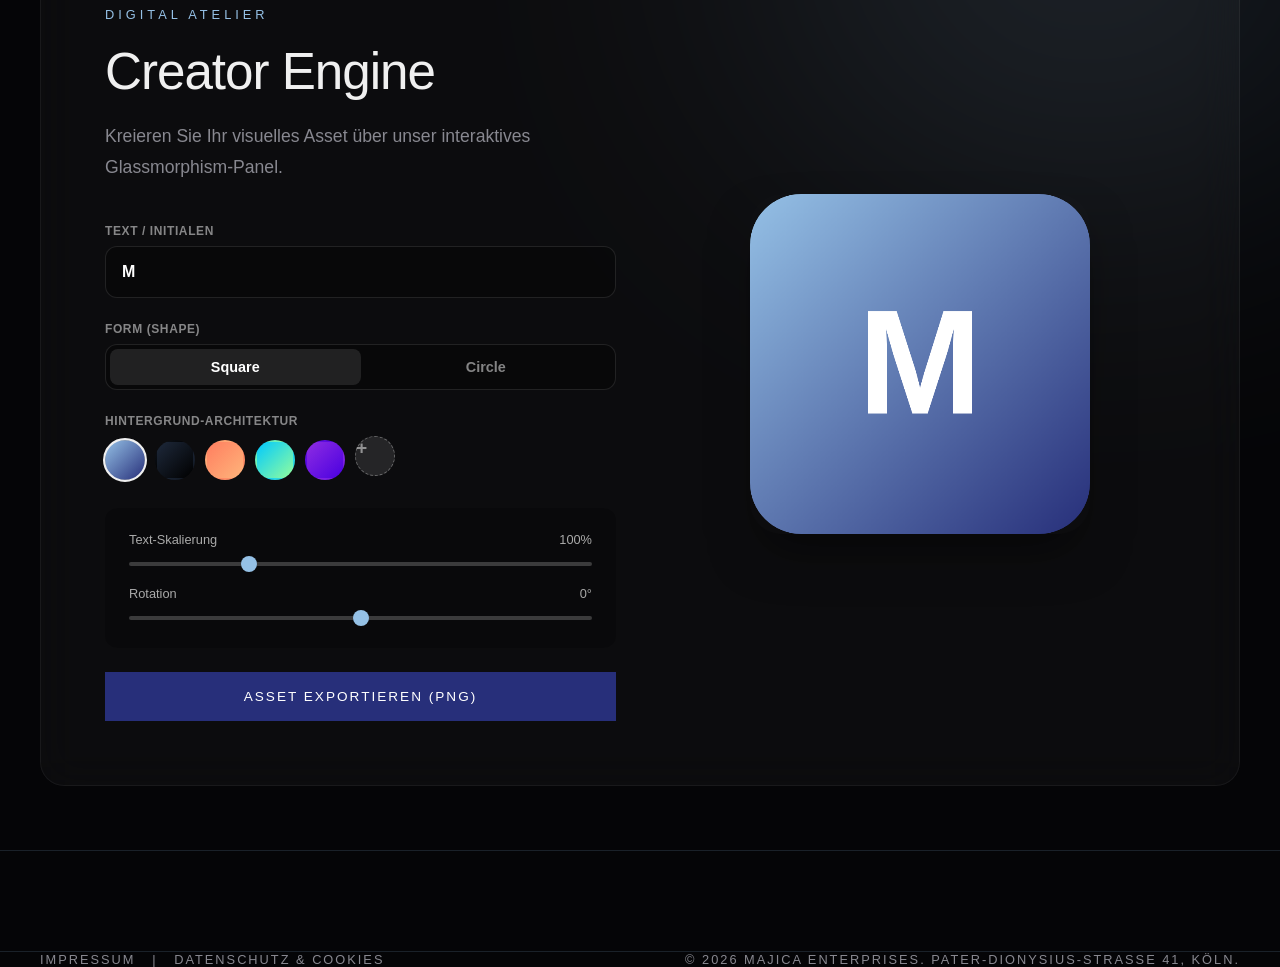
==== commit 93510928: "Update logo text from 'MAJICA' to 'MAJICA.'" ====
--- a/index.html
+++ b/index.html
@@ -254,7 +254,6 @@
     .canvas-wrapper {
         position: relative; width: 100%; max-width: 340px; aspect-ratio: 1 / 1;
         border-radius: 2rem; box-shadow: 0 25px 50px -12px rgba(0,0,0,0.5); overflow: hidden;
-        /* Transparenz-Muster */
         background: url('[data-uri]');
     }
     canvas { position: absolute; top: 0; left: 0; width: 100%; height: 100%; }
@@ -290,7 +289,7 @@
     <div class="container nav-inner">
       <a href="/" class="logo" data-route="/">
         <img src="assets/logo-mark.png" alt="Majica Logo" class="logo-image">
-        <span>MAJICA</span>
+        <span>MAJICA.</span>
       </a>
       <ul class="nav-links" id="nav-links">
         <li><a href="/ueber-uns/" data-route="/ueber-uns/">Maison</a></li>
@@ -333,7 +332,7 @@
             <h3 class="item-title">MAJICA Development</h3>
             <p class="item-desc">Technik, die trägt. Hochverfügbare Web-Systeme, performante Software-Architekturen und Code, der höchsten Ingenieursstandards entspricht.</p>
           </a>
-          <a href="/geschaeftsbereiche/" class="exhibition-item" data-route="/geschaeftsbereiche/">
+          <a href="https://maison.majica.de/" class="exhibition-item" target="_blank" rel="nonpener noreferrer">
             <div class="item-num">03 / 03</div>
             <h3 class="item-title">MAJICA Maison</h3>
             <p class="item-desc">Objekte für Beständigkeit. Kuratierte Mode, hochwertige Textilien und zeitlose Accessoires. Das physische Erlebnis unserer Gestaltungsphilosophie.</p>
@@ -430,11 +429,11 @@
           <div class="exhibition-item">
             <div class="item-num">01 / 03</div>
             <h3 class="item-title">Design</h3>
-            <p class="item-desc">Visuelle Identitäten, die nicht nur gesehen, sondern gespürt werden. Wir nutzen den Kontrast zwischen tiefem Navy (#272F7A) und Ice Blue (#95C1E6), um Marken eine souveräne Aura zu verleihen.</p>
+            <p class="item-desc">Visuelle Identitäten, die nicht nur gesehen, sondern gespürt werden. Wir nutzen den Kontrast zwischen tiefem Navy (#272F7A) und Ice Blue (#95C1E6), um Marken eine souveräne Aura zu verleihen. Farben, sind nicht einfach farben, sie führen unseren Weg.</p>
           </div>
           <div class="exhibition-item">
             <div class="item-num">02 / 03</div>
-            <h3 class="item-title">Engineering</h3>
+            <h3 class="item-title">Development</h3>
             <p class="item-desc">Jede Animation, jeder Scroll, jede Datenbankabfrage ist auf Perfektion getrimmt. Wir schreiben Software wie andere Gedichte verfassen – sauber, strukturiert und zeitlos.</p>
           </div>
           <div class="exhibition-item">
@@ -453,7 +452,7 @@
       <div class="container hero">
         <span class="subtitle">Kollektiv</span>
         <h1>The <strong>Atelier.</strong></h1>
-        <p>Ein geschlossener Kreis aus Designern, Entwicklern und Strategen. Wir glauben an radikale Reduktion und daran, dass ein kleines, hochspezialisiertes Team Großkonzernen stets überlegen ist.</p>
+        <p>Unser Team, bildet nicht nur ein Kreis bekannter, fremder, oder freunden... Wir bilden ein neues Zeitalter, und eine neue Familie</p>
       </div>
     </div>
 
@@ -464,12 +463,12 @@
       <div class="container hero">
         <span class="subtitle">Research</span>
         <h1><strong>Innovation</strong> Lab.</h1>
-        <p>Unsere Experimentierfläche. Hier testen wir die Grenzen von generativer KI, WebGL und neuen Textiltechnologien, lange bevor sie zum Mainstream werden.</p>
+        <p>Neue Integrität in Kleidung, Design und Technologie. Wir definieren Innovation nicht über kurzlebige Trends, sondern über das radikale Perfektionieren des Essentials</p>
       </div>
     </div>
 
     <!-- ==============================================
-         6. KONTAKT (INKL. PROGRAMMIERUNG AUS URSPRUNG)
+         6. KONTAKT
          ============================================== -->
     <div id="view-kontakt" class="page-view">
       <div class="container hero" style="min-height: auto;">
@@ -478,20 +477,12 @@
         <p>Treten Sie in den Dialog. Das Formular ist an das Backend-System gekoppelt, um Ihre Anfrage sicher an unser Atelier zu leiten.</p>
       </div>
       <div class="container">
-        <div class="form-box">
-          <!-- Backend Action: Hier wird auf den Standard-Mail/PHP-Service des Original-Indexes referenziert -->
-          <form action="send_mail.php" method="POST" class="contact-form" id="main-contact-form">
-            <input type="text" name="name" class="form-input" placeholder="Name / Organisation" required>
-            <input type="email" name="email" class="form-input" placeholder="Ihre E-Mail-Adresse" required>
-            <input type="text" name="subject" class="form-input" placeholder="Betreff" required>
-            <textarea name="message" class="form-input" rows="4" placeholder="Ihr Anliegen..." required></textarea>
-            
-            <!-- Honeypot zur Spam-Vermeidung (Standard-Programmierung) -->
-            <input type="text" name="_honeypot" style="display:none" tabindex="-1" autocomplete="off">
-            
-            <button type="submit" class="btn btn-solid" style="margin-top: 20px;">Anfrage sicher übertragen</button>
-          </form>
-        </div>
+        <form class="contact-form" id="main-contact-form">
+          <input type="text" name="name" class="form-input" placeholder="Name / Organisation" required>
+          <input type="email" name="email" class="form-input" placeholder="E-Mail" required>
+          <textarea name="message" class="form-input" rows="4" placeholder="Ihr Anliegen..." required></textarea>
+          <button type="submit" class="btn btn-solid" style="margin-top: 20px;">Anfrage senden</button>
+        </form>
       </div>
     </div>
 
@@ -504,17 +495,17 @@
         <h1>Impressum.</h1>
       </div>
       <div class="container" style="margin-bottom: 100px;">
-        <p><strong>Majica Enterprises GmbH i.G.</strong><br>
+        <p><strong>Majica Enterprises</strong><br>
         Pater-Dionysius-Straße 41<br>
-        50737 Köln<br>
+        50767 Köln<br>
         Deutschland</p>
         <p><strong>Kontakt:</strong><br>
-        E-Mail: kontakt@majica-enterprises.de<br>
+        E-Mail: hello@majica-enterprises.de<br>
         Internet: www.majica-enterprises.de</p>
         <p><strong>Vertreten durch:</strong><br>
         Die Geschäftsführung der Majica Enterprises</p>
         <p><strong>Verantwortlich für den Inhalt nach § 18 Abs. 2 MStV:</strong><br>
-        Majica Enterprises, Pater-Dionysius-Straße 41, 50737 Köln</p>
+        Majica Enterprises, Pater-Dionysius-Straße 41, 50767 Köln</p>
       </div>
     </div>
 
@@ -528,7 +519,7 @@
       </div>
       <div class="container" style="margin-bottom: 100px;">
         <h2>1. Datenschutz auf einen Blick</h2>
-        <p>Die Integrität Ihrer Daten ist elementar. Die Verarbeitung erfolgt streng vertraulich und nach den höchsten Sicherheitsstandards der DSGVO durch die Majica Enterprises GmbH i.G., Pater-Dionysius-Straße 41, 50737 Köln.</p>
+        <p>Die Integrität Ihrer Daten ist elementar. Die Verarbeitung erfolgt streng vertraulich und nach den höchsten Sicherheitsstandards der DSGVO durch die Majica Enterprises, Pater-Dionysius-Straße 41, 50767 Köln.</p>
         
         <h2>2. Datenerfassung auf unserer Website</h2>
         <p>Die Datennutzung erfolgt ausschließlich im Rahmen der gesetzlichen Bestimmungen. Wir erheben Daten (wie z. B. Ihre IP-Adresse), um eine fehlerfreie Bereitstellung der Website zu gewährleisten und um das Nutzerverhalten zu analysieren.</p>
@@ -677,7 +668,6 @@
 
         // 2. Background
         if (currentBgType === 'image' && uploadedImage) {
-          // Fill image (cover style)
           const scale = Math.max(800 / uploadedImage.width, 800 / uploadedImage.height);
           const x = (800 / 2) - (uploadedImage.width / 2) * scale;
           const y = (800 / 2) - (uploadedImage.height / 2) * scale;
@@ -706,16 +696,14 @@
         ctx.textAlign = 'center';
         ctx.textBaseline = 'middle';
         
-        // Hakenkreuz filter
         let safeText = text.toUpperCase();
         if (/卐|卍|HAKENKREUZ/gi.test(safeText)) safeText = '❤️';
         if (textInput.value !== safeText && textInput.value !== '') textInput.value = safeText;
 
-        ctx.fillText(safeText, 0, 20); // slight Y offset for exact vertical alignment
+        ctx.fillText(safeText, 0, 20); 
         ctx.restore();
       }
 
-      // Event Listeners for Creator
       textInput.addEventListener('input', drawCanvas);
       
       scaleInput.addEventListener('input', (e) => {
@@ -775,6 +763,46 @@
       // Initial Draw
       drawCanvas();
 
+      /* --- 5. KONTAKTFORMULAR WEB3FORMS (AJAX) --- */
+      const contactForm = document.getElementById('main-contact-form');
+      if (contactForm) {
+        const submitBtn = contactForm.querySelector('button[type="submit"]');
+
+        contactForm.addEventListener('submit', async (e) => {
+          // Verhindert das Neuladen/Weiterleiten der Seite
+          e.preventDefault();
+
+          const formData = new FormData(contactForm);
+          formData.append("access_key", "6b2eb8b5-2037-4b56-8012-afecab46e2c2");
+
+          const originalText = submitBtn.textContent;
+          submitBtn.textContent = "Sending...";
+          submitBtn.disabled = true;
+
+          try {
+            const response = await fetch("https://api.web3forms.com/submit", {
+              method: "POST",
+              body: formData
+            });
+
+            const data = await response.json();
+
+            if (response.ok) {
+              alert("Erfolg! Ihre Nachricht wurde sicher an das Atelier übermittelt.");
+              contactForm.reset();
+            } else {
+              alert("Fehler: " + data.message);
+            }
+
+          } catch (error) {
+            alert("Etwas ist schiefgelaufen. Bitte versuchen Sie es erneut.");
+          } finally {
+            submitBtn.textContent = originalText;
+            submitBtn.disabled = false;
+          }
+        });
+      }
+
     });
   </script>
 </body>
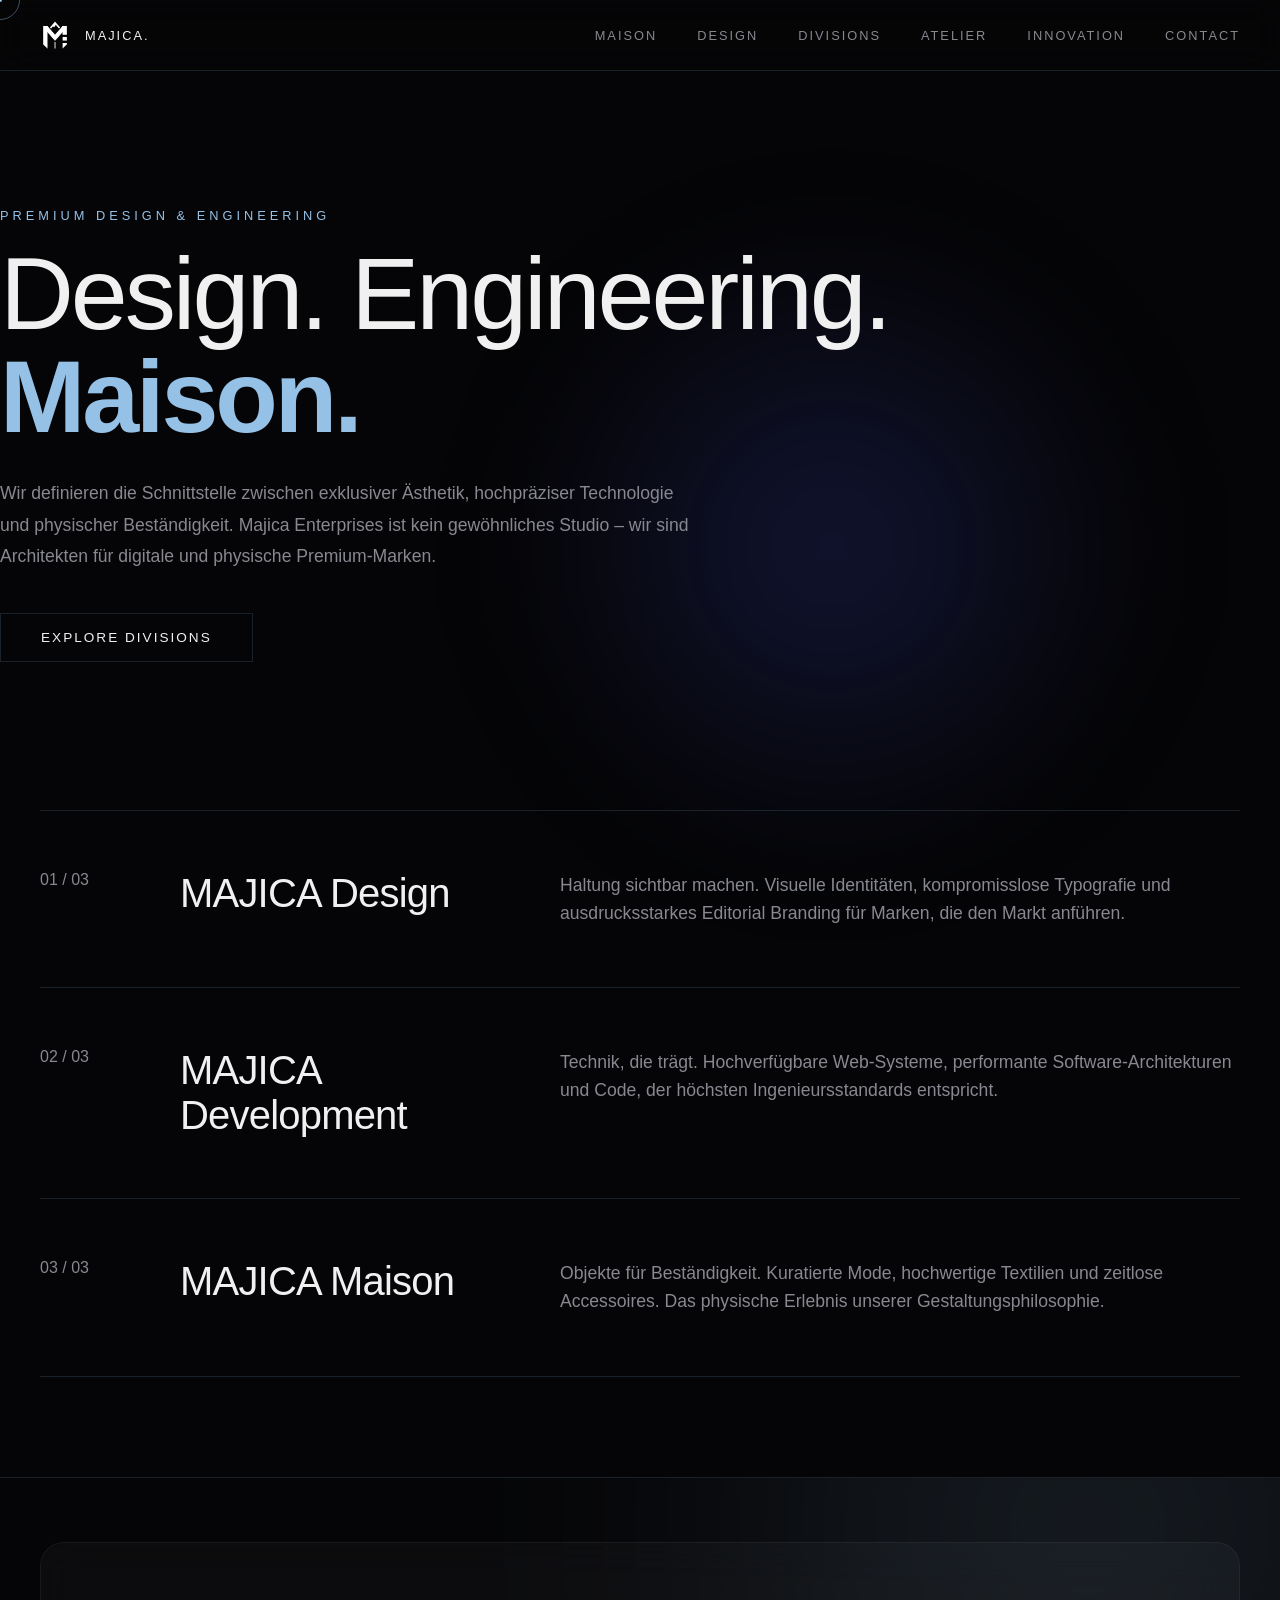
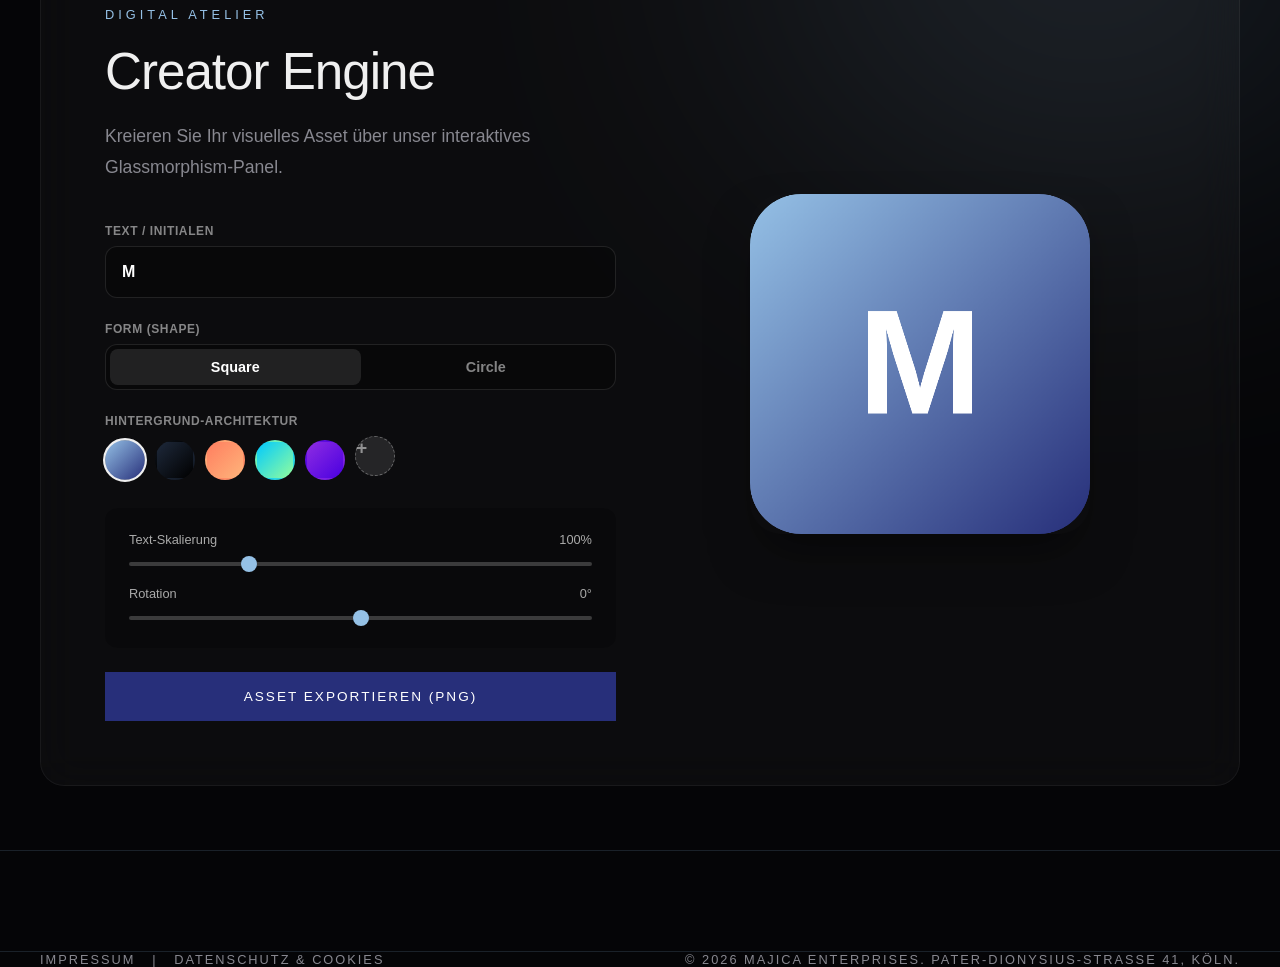
==== commit 30a7e8f9: "Update navigation links to external URLs" ====
--- a/index.html
+++ b/index.html
@@ -292,7 +292,8 @@
         <span>MAJICA.</span>
       </a>
       <ul class="nav-links" id="nav-links">
-        <li><a href="/ueber-uns/" data-route="/ueber-uns/">Maison</a></li>
+        <li><a href="https://maison.majica.de">Maison</a></li>
+        <li><a href="https://design.majica.de">Design</a></li>
         <li><a href="/geschaeftsbereiche/" data-route="/geschaeftsbereiche/">Divisions</a></li>
         <li><a href="/team/" data-route="/team/">Atelier</a></li>
         <li><a href="/innovation/" data-route="/innovation/">Innovation</a></li>
@@ -322,7 +323,7 @@
       <!-- High-End Exhibition List -->
       <div class="container">
         <div class="exhibition-list">
-          <a href="/geschaeftsbereiche/" class="exhibition-item" data-route="/geschaeftsbereiche/">
+          <a href="https://design.majica.de" class="exhibition-item" target="_blank" rel="nonpener noreferrer">
             <div class="item-num">01 / 03</div>
             <h3 class="item-title">MAJICA Design</h3>
             <p class="item-desc">Haltung sichtbar machen. Visuelle Identitäten, kompromisslose Typografie und ausdrucksstarkes Editorial Branding für Marken, die den Markt anführen.</p>
